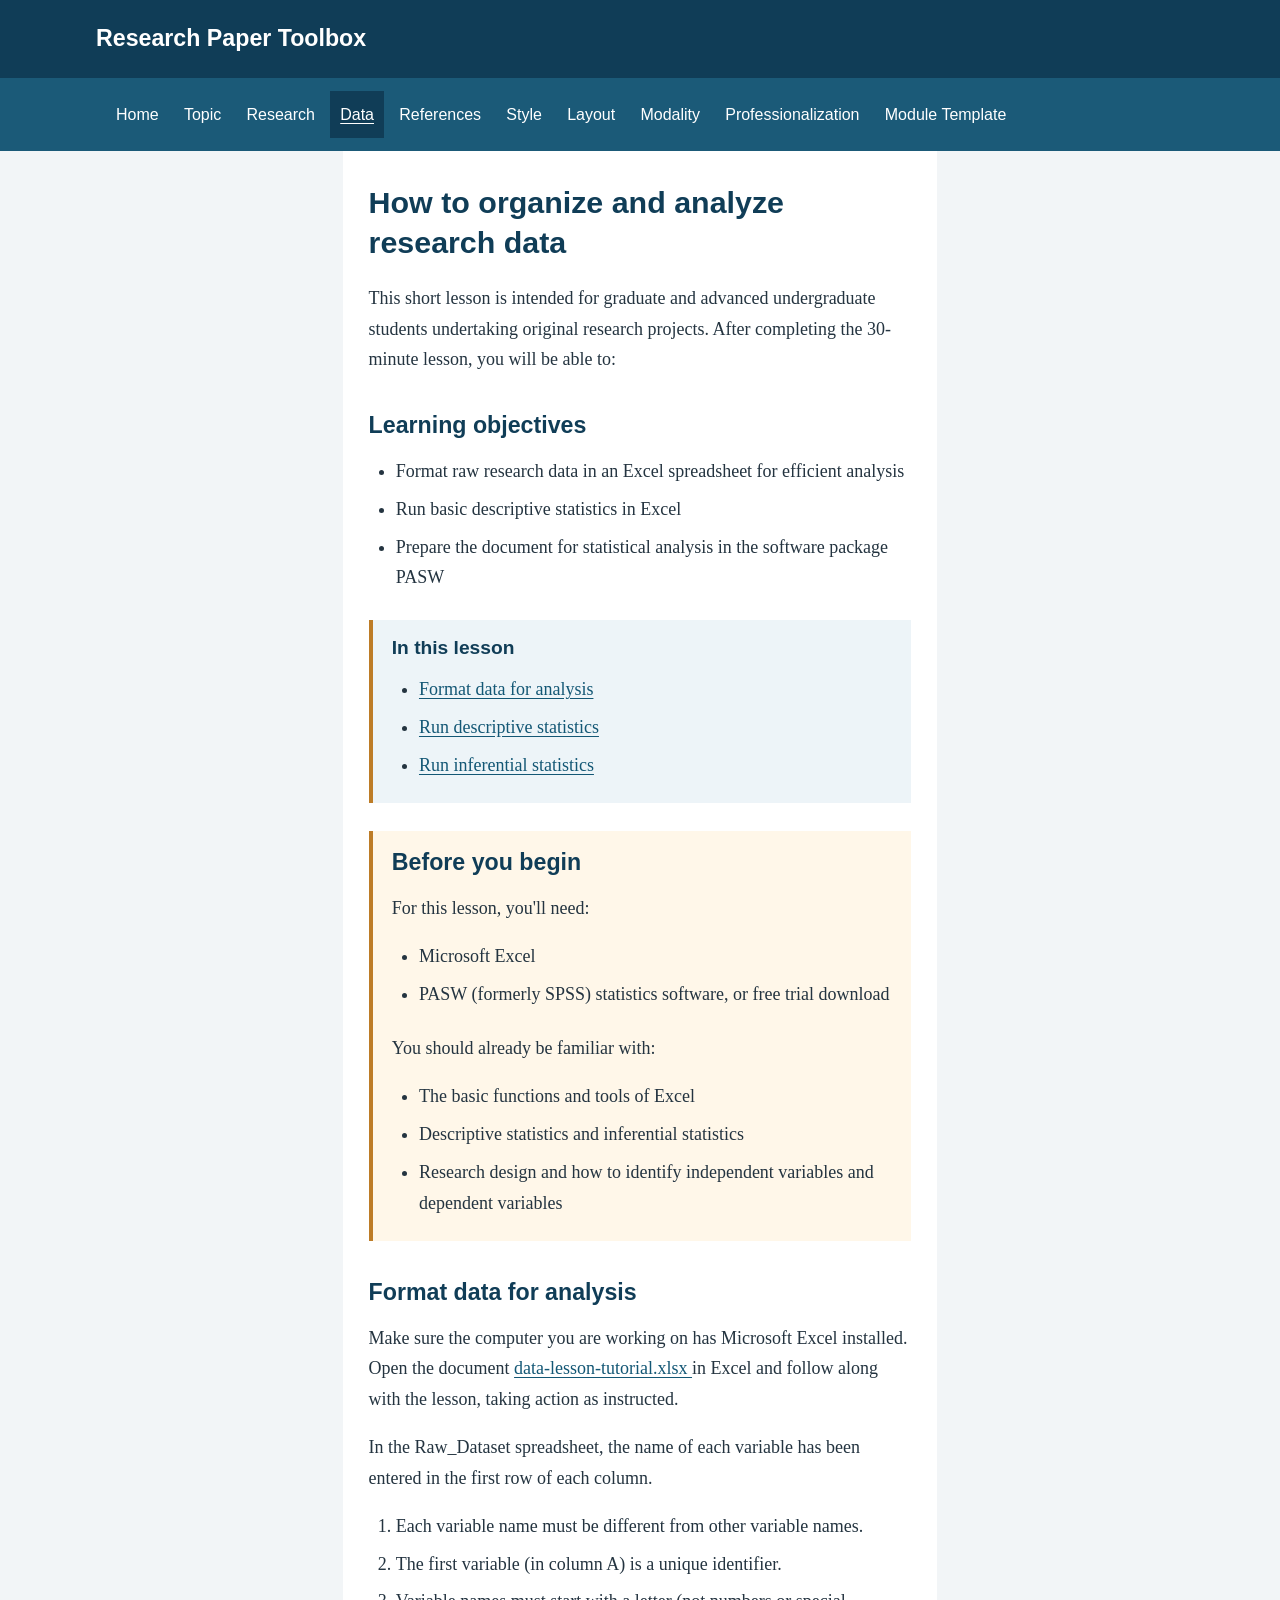
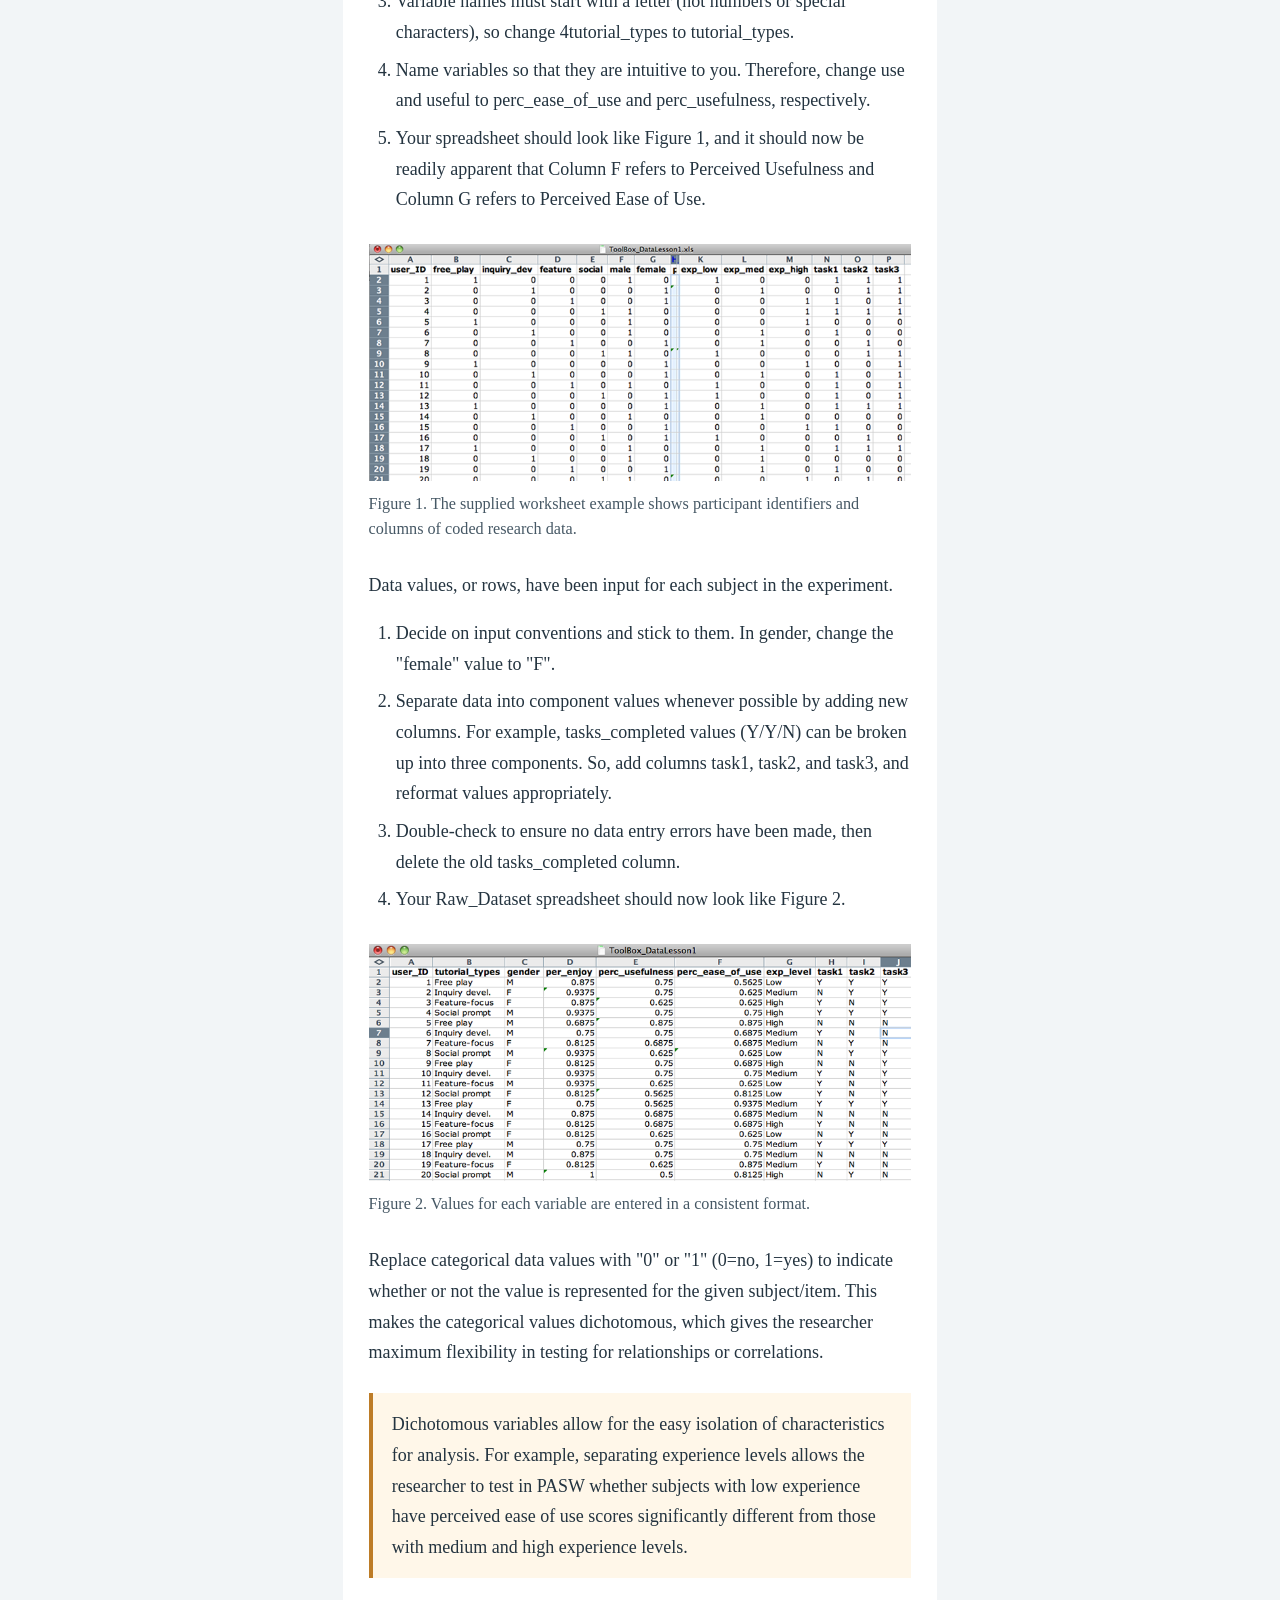
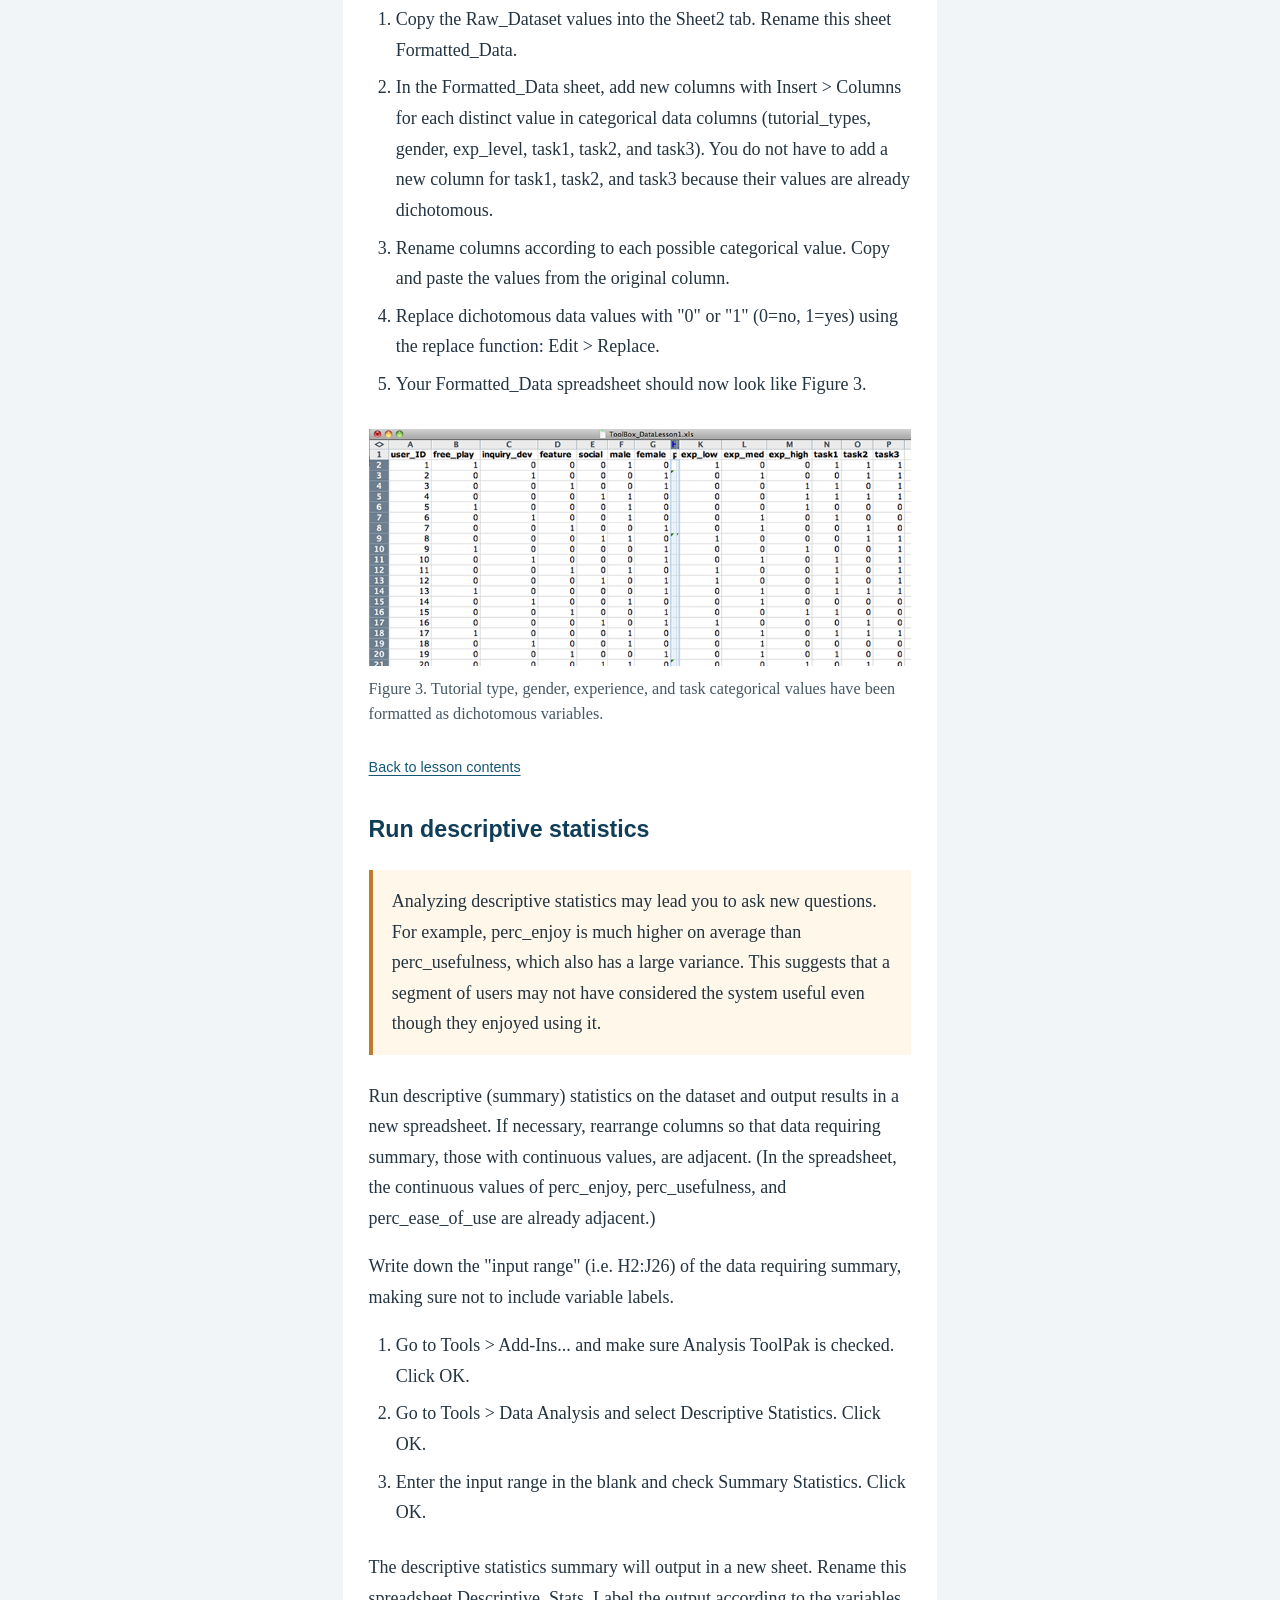
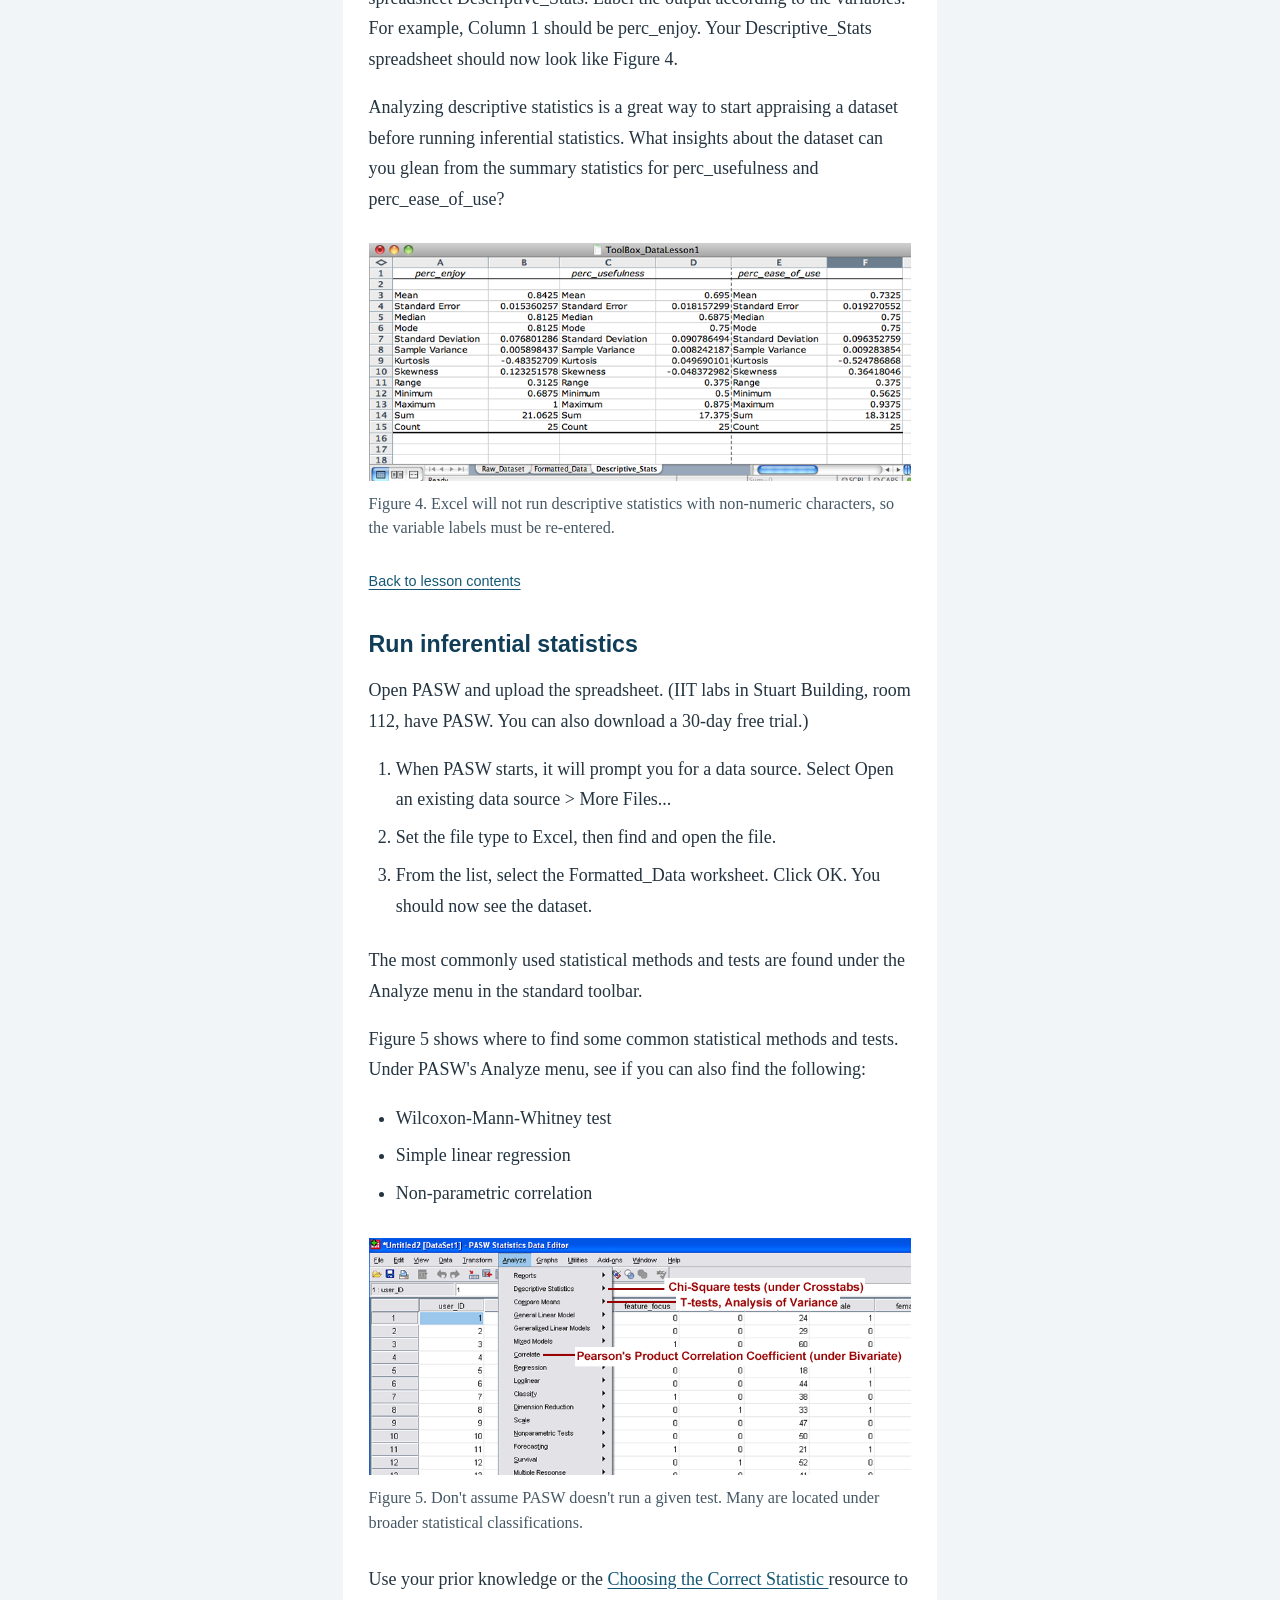
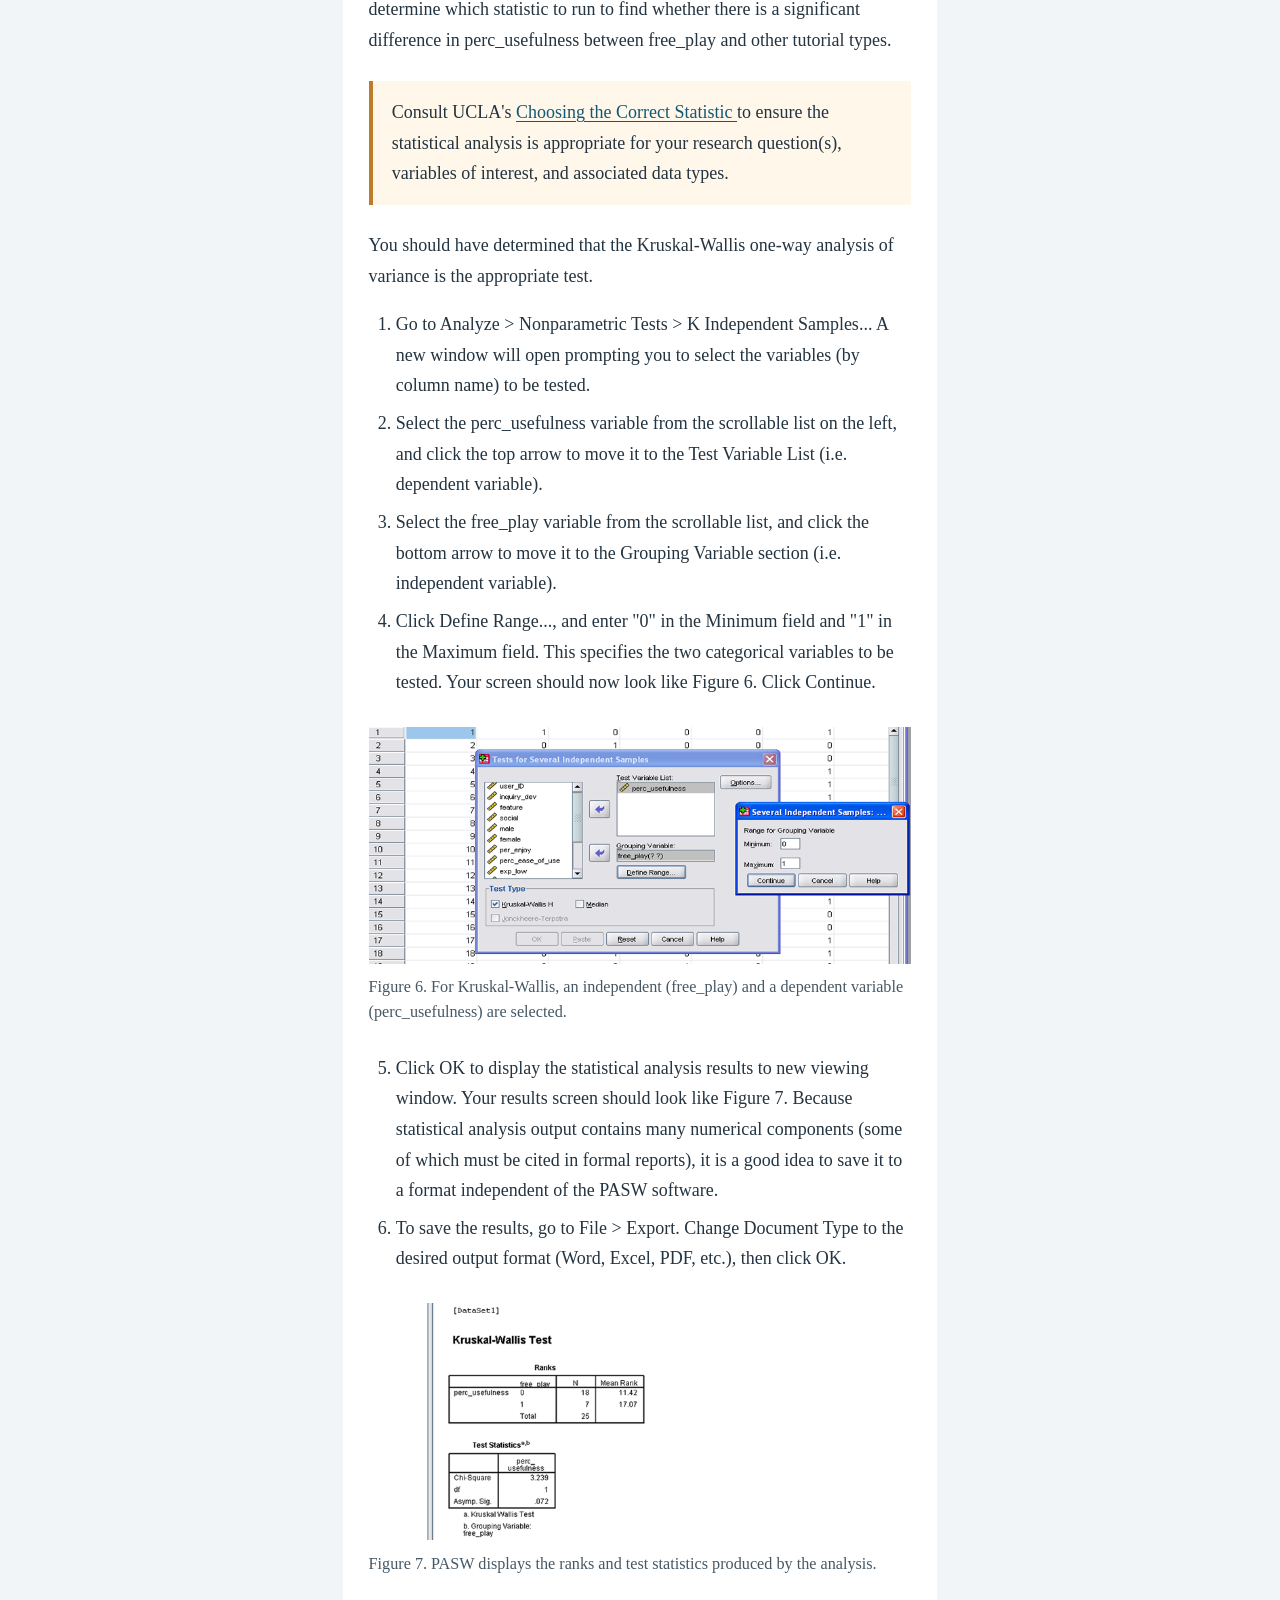
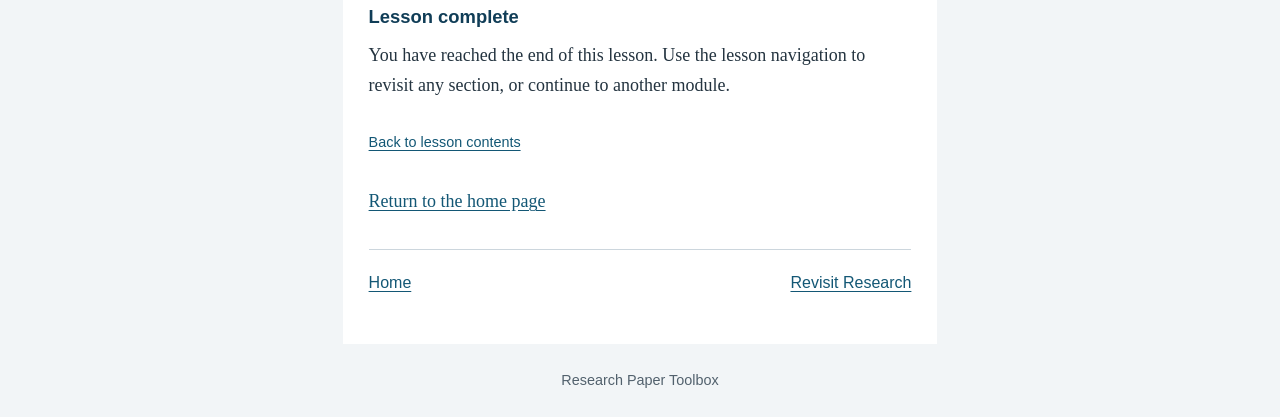
==== modules/data.html @ 36908924 "Add final Research Paper Toolbox website" ====
<!DOCTYPE html>
<html lang="en">
 <head>
  <meta charset="utf-8"/>
  <meta content="width=device-width, initial-scale=1" name="viewport"/>
  <title>
   How to organize and analyze research data | Research Paper Toolbox
  </title>
  <link href="../css/styles.css" rel="stylesheet"/>
  <meta content="Follow steps for organizing research data in Excel and preparing descriptive and inferential statistical analyses." name="description"/>
 </head>
 <body>
  <a class="skip-link" href="#main">
   Skip to main content
  </a>
  <header class="site-header">
   <p class="site-name">
    <a href="../index.html">
     Research Paper Toolbox
    </a>
   </p>
  </header>
  <nav aria-label="Main navigation" class="main-nav">
   <ul>
    <li>
     <a href="../index.html">
      Home
     </a>
    </li>
    <li>
     <a href="placeholder.html#topic">
      Topic
     </a>
    </li>
    <li>
     <a href="research.html">
      Research
     </a>
    </li>
    <li>
     <a aria-current="page" href="data.html">
      Data
     </a>
    </li>
    <li>
     <a href="placeholder.html#references">
      References
     </a>
    </li>
    <li>
     <a href="placeholder.html#style">
      Style
     </a>
    </li>
    <li>
     <a href="placeholder.html#layout">
      Layout
     </a>
    </li>
    <li>
     <a href="placeholder.html#modality">
      Modality
     </a>
    </li>
    <li>
     <a href="placeholder.html#professionalization">
      Professionalization
     </a>
    </li>
    <li>
     <a href="template.html">
      Module Template
     </a>
    </li>
   </ul>
  </nav>
  <main class="module-page" id="main" tabindex="-1">
   <h1>
    How to organize and analyze research data
   </h1>
   <p>
    This short lesson is intended for graduate and advanced undergraduate students undertaking original research projects. After completing the 30-minute lesson, you will be able to:
   </p>
   <h2>
    Learning objectives
   </h2>
   <ul>
    <li>
     Format raw research data in an Excel spreadsheet for efficient analysis
    </li>
    <li>
     Run basic descriptive statistics in Excel
    </li>
    <li>
     Prepare the document for statistical analysis in the software package PASW
    </li>
   </ul>
   <nav aria-label="In this lesson" class="module-contents" id="lesson-navigation">
    <h2>
     In this lesson
    </h2>
    <ul>
     <li>
      <a href="#format-data-for-analysis">
       Format data for analysis
      </a>
     </li>
     <li>
      <a href="#run-descriptive-statistics">
       Run descriptive statistics
      </a>
     </li>
     <li>
      <a href="#run-inferential-statistics">
       Run inferential statistics
      </a>
     </li>
    </ul>
   </nav>
   <aside class="sidebar">
    <h2>
     Before you begin
    </h2>
    <p>
     For this lesson, you'll need:
    </p>
    <ul>
     <li>
      Microsoft Excel
     </li>
     <li>
      PASW (formerly SPSS) statistics software, or free trial download
     </li>
    </ul>
    <p>
     You should already be familiar with:
    </p>
    <ul>
     <li>
      The basic functions and tools of Excel
     </li>
     <li>
      Descriptive statistics and inferential statistics
     </li>
     <li>
      Research design and how to identify independent variables and dependent variables
     </li>
    </ul>
   </aside>
   <section id="format-data-for-analysis">
    <h2>
     Format data for analysis
    </h2>
    <p>
     Make sure the computer you are working on has Microsoft Excel installed. Open the document
     <a href="../downloads/data-lesson-tutorial.xlsx">
      data-lesson-tutorial.xlsx
     </a>
     in Excel and follow along with the lesson, taking action as instructed.
    </p>
    <p>
     In the Raw_Dataset spreadsheet, the name of each variable has been entered in the first row of each column.
    </p>
    <ol>
     <li>
      Each variable name must be different from other variable names.
     </li>
     <li>
      The first variable (in column A) is a unique identifier.
     </li>
     <li>
      Variable names must start with a letter (not numbers or special characters), so change 4tutorial_types to tutorial_types.
     </li>
     <li>
      Name variables so that they are intuitive to you. Therefore, change use and useful to perc_ease_of_use and perc_usefulness, respectively.
     </li>
     <li>
      Your spreadsheet should look like Figure 1, and it should now be readily apparent that Column F refers to Perceived Usefulness and Column G refers to Perceived Ease of Use.
     </li>
    </ol>
    <figure>
     <img alt="Excel worksheet showing participant identifiers and separate zero-and-one columns for research variables." src="../images/datalesson_fig3.png"/>
     <figcaption>
      Figure 1. The supplied worksheet example shows participant identifiers and columns of coded research data.
     </figcaption>
    </figure>
    <p>
     Data values, or rows, have been input for each subject in the experiment.
    </p>
    <ol>
     <li>
      Decide on input conventions and stick to them. In gender, change the "female" value to "F".
     </li>
     <li>
      Separate data into component values whenever possible by adding new columns. For example, tasks_completed values (Y/Y/N) can be broken up into three components. So, add columns task1, task2, and task3, and reformat values appropriately.
     </li>
     <li>
      Double-check to ensure no data entry errors have been made, then delete the old tasks_completed column.
     </li>
     <li>
      Your Raw_Dataset spreadsheet should now look like Figure 2.
     </li>
    </ol>
    <figure>
     <img alt="Excel worksheet showing consistent values entered for each research subject." src="../images/datalesson_fig2.png"/>
     <figcaption>
      Figure 2.
      Values for each variable are entered in a consistent format.
     </figcaption>
    </figure>
    <p>
     Replace categorical data values with "0" or "1" (0=no, 1=yes) to indicate whether or not the value is represented for the given subject/item. This makes the categorical values dichotomous, which gives the researcher maximum flexibility in testing for relationships or correlations.
    </p>
    <aside class="sidebar">
     <p>
      Dichotomous variables allow for the easy isolation of characteristics for analysis. For example, separating experience levels allows the researcher to test in PASW whether subjects with low experience have perceived ease of use scores significantly different from those with medium and high experience levels.
     </p>
    </aside>
    <ol>
     <li>
      Copy the Raw_Dataset values into the Sheet2 tab. Rename this sheet Formatted_Data.
     </li>
     <li>
      In the Formatted_Data sheet, add new columns with Insert &gt; Columns for each distinct value in categorical data columns (tutorial_types, gender, exp_level, task1, task2, and task3). You do not have to add a new column for task1, task2, and task3 because their values are already dichotomous.
     </li>
     <li>
      Rename columns according to each possible categorical value. Copy and paste the values from the original column.
     </li>
     <li>
      Replace dichotomous data values with "0" or "1" (0=no, 1=yes) using the replace function: Edit &gt; Replace.
     </li>
     <li>
      Your Formatted_Data spreadsheet should now look like Figure 3.
     </li>
    </ol>
    <figure>
     <img alt="Excel worksheet with categorical research variables recoded into separate zero-and-one columns." src="../images/datalesson-formatted-data.png"/>
     <figcaption>
      Figure 3.
      Tutorial type, gender, experience, and task categorical values have been formatted as dichotomous variables.
     </figcaption>
    </figure>
    <p class="section-return">
     <a href="#lesson-navigation">
      Back to lesson contents
     </a>
    </p>
   </section>
   <section id="run-descriptive-statistics">
    <h2>
     Run descriptive statistics
    </h2>
    <aside class="sidebar">
     <p>
      Analyzing descriptive statistics may lead you to ask new questions. For example, perc_enjoy is much higher on average than perc_usefulness, which also has a large variance. This suggests that a segment of users may not have considered the system useful even though they enjoyed using it.
     </p>
    </aside>
    <p>
     Run descriptive (summary) statistics on the dataset and output results in a new spreadsheet. If necessary, rearrange columns so that data requiring summary, those with continuous values, are adjacent. (In the spreadsheet, the continuous values of perc_enjoy, perc_usefulness, and perc_ease_of_use are already adjacent.)
    </p>
    <p>
     Write down the "input range" (i.e. H2:J26) of the data requiring summary, making sure not to include variable labels.
    </p>
    <ol>
     <li>
      Go to Tools &gt; Add-Ins... and make sure Analysis ToolPak is checked. Click OK.
     </li>
     <li>
      Go to Tools &gt; Data Analysis and select Descriptive Statistics. Click OK.
     </li>
     <li>
      Enter the input range in the blank and check Summary Statistics. Click OK.
     </li>
    </ol>
    <p>
     The descriptive statistics summary will output in a new sheet. Rename this spreadsheet Descriptive_Stats. Label the output according to the variables. For example, Column 1 should be perc_enjoy. Your Descriptive_Stats spreadsheet should now look like Figure 4.
    </p>
    <p>
     Analyzing descriptive statistics is a great way to start appraising a dataset before running inferential statistics. What insights about the dataset can you glean from the summary statistics for perc_usefulness and perc_ease_of_use?
    </p>
    <figure>
     <img alt="Excel descriptive statistics output for the continuous research variables." src="../images/datalesson_fig4.png"/>
     <figcaption>
      Figure 4.
      Excel will not run descriptive statistics with non-numeric characters, so the variable labels must be re-entered.
     </figcaption>
    </figure>
    <p class="section-return">
     <a href="#lesson-navigation">
      Back to lesson contents
     </a>
    </p>
   </section>
   <section id="run-inferential-statistics">
    <h2>
     Run inferential statistics
    </h2>
    <p>
     Open PASW and upload the spreadsheet. (IIT labs in Stuart Building, room 112, have PASW. You can also download a 30-day free trial.)
    </p>
    <ol>
     <li>
      When PASW starts, it will prompt you for a data source. Select Open an existing data source &gt; More Files...
     </li>
     <li>
      Set the file type to Excel, then find and open the file.
     </li>
     <li>
      From the list, select the Formatted_Data worksheet. Click OK. You should now see the dataset.
     </li>
    </ol>
    <p>
     The most commonly used statistical methods and tests are found under the Analyze menu in the standard toolbar.
    </p>
    <p>
     Figure 5 shows where to find some common statistical methods and tests. Under PASW's Analyze menu, see if you can also find the following:
    </p>
    <ul>
     <li>
      Wilcoxon-Mann-Whitney test
     </li>
     <li>
      Simple linear regression
     </li>
     <li>
      Non-parametric correlation
     </li>
    </ul>
    <figure>
     <img alt="PASW Analyze menu showing groups of statistical methods and tests." src="../images/datalesson_fig5.png"/>
     <figcaption>
      Figure 5.
      Don't assume PASW doesn't run a given test. Many are located under broader statistical classifications.
     </figcaption>
    </figure>
    <p>
     Use your prior knowledge or the
     <a href="https://stats.oarc.ucla.edu/other/mult-pkg/whatstat/">
      Choosing the Correct Statistic
     </a>
     resource to determine which statistic to run to find whether there is a significant difference in perc_usefulness between free_play and other tutorial types.
    </p>
    <aside class="sidebar">
     <p>
      Consult UCLA's
      <a href="https://stats.oarc.ucla.edu/other/mult-pkg/whatstat/">
       Choosing the Correct Statistic
      </a>
      to ensure the statistical analysis is appropriate for your research question(s), variables of interest, and associated data types.
     </p>
    </aside>
    <p>
     You should have determined that the Kruskal-Wallis one-way analysis of variance is the appropriate test.
    </p>
    <ol>
     <li>
      Go to Analyze &gt; Nonparametric Tests &gt; K Independent Samples... A new window will open prompting you to select the variables (by column name) to be tested.
     </li>
     <li>
      Select the perc_usefulness variable from the scrollable list on the left, and click the top arrow to move it to the Test Variable List (i.e. dependent variable).
     </li>
     <li>
      Select the free_play variable from the scrollable list, and click the bottom arrow to move it to the Grouping Variable section (i.e. independent variable).
     </li>
     <li>
      Click Define Range..., and enter "0" in the Minimum field and "1" in the Maximum field. This specifies the two categorical variables to be tested. Your screen should now look like Figure 6. Click Continue.
     </li>
    </ol>
    <figure>
     <img alt="PASW dialog with perc_usefulness as the test variable and free_play as the grouping variable." src="../images/datalesson_fig6.png"/>
     <figcaption>
      Figure 6.
      For Kruskal-Wallis, an independent (free_play) and a dependent variable (perc_usefulness) are selected.
     </figcaption>
    </figure>
    <ol start="5">
     <li>
      Click OK to display the statistical analysis results to new viewing window. Your results screen should look like Figure 7. Because statistical analysis output contains many numerical components (some of which must be cited in formal reports), it is a good idea to save it to a format independent of the PASW software.
     </li>
     <li>
      To save the results, go to File &gt; Export. Change Document Type to the desired output format (Word, Excel, PDF, etc.), then click OK.
     </li>
    </ol>
    <figure>
     <img alt="PASW output window displaying the results of a statistical test." src="../images/datalesson_fig7.png"/>
     <figcaption>
      Figure 7. PASW displays the ranks and test statistics produced by the analysis.
     </figcaption>
    </figure>
    <h3>
     Lesson complete
    </h3>
    <p>
     You have reached the end of this lesson. Use the lesson navigation to revisit any section, or continue to another module.
    </p>
    <p class="section-return">
     <a href="#lesson-navigation">
      Back to lesson contents
     </a>
    </p>
   </section>
   <p class="return-link">
    <a href="../index.html">
     Return to the home page
    </a>
   </p>
   <nav aria-label="Continue learning" class="module-pagination">
    <a href="../index.html">
     Home
    </a>
    <a href="research.html">
     Revisit Research
    </a>
   </nav>
  </main>
  <footer>
   <p>
    Research Paper Toolbox
   </p>
  </footer>
 </body>
</html>
---- css/styles.css ----
/* Shared presentation for every page. Reading width is separate from the site navigation. */
* { box-sizing: border-box; }
html { scroll-padding-top: 1rem; }
body {
  margin: 0;
  color: #243440;
  background: #f2f5f7;
  font-family: Georgia, "Times New Roman", serif;
  font-size: 1.125rem;
  line-height: 1.7;
}
a { color: #135775; text-underline-offset: .18em; }
a:hover { color: #092e42; }
a:focus-visible { outline: 3px solid #a65f12; outline-offset: 4px; }
.skip-link {
  position: absolute;
  left: -10000px;
  top: .5rem;
  padding: .6rem 1rem;
  background: white;
  z-index: 10;
}
.skip-link:focus { left: .5rem; }
.site-header, .main-nav, h1, h2, h3, footer, .module-pagination, .section-return {
  font-family: Arial, Helvetica, sans-serif;
}
.site-header { padding: 1.2rem; background: #103d57; color: white; }
.site-name { max-width: 68rem; margin: 0 auto; font-size: 1.45rem; font-weight: bold; }
.site-name a { color: white; text-decoration: none; }
.main-nav { background: #1b5a78; font-size: 1rem; }
.main-nav ul {
  max-width: 68rem;
  margin: 0 auto;
  padding: .4rem .6rem;
  list-style: none;
}
.main-nav li { display: inline-block; }
.main-nav a { display: inline-block; padding: .6rem .65rem; color: white; text-decoration: none; }
.main-nav a:hover, .main-nav a[aria-current="page"] { background: #103d57; }
.main-nav a[aria-current="page"] { text-decoration: underline; }
.main-nav a:focus-visible, .site-name a:focus-visible { outline-color: #ffcc77; }
main { max-width: 66ch; margin: 0 auto; padding: 2rem 1.6rem 3rem; background: white; }
main:focus { outline: none; }
h1, h2, h3 { line-height: 1.3; color: #103d57; overflow-wrap: break-word; }
h1 { font-size: 1.9rem; margin: 0 0 1.3rem; }
h2 { font-size: 1.45rem; margin: 2.2rem 0 1rem; }
h3 { font-size: 1.15rem; margin: 1.6rem 0 .7rem; }
p { margin: 0 0 1.1rem; }
ul, ol { padding-left: 1.7rem; margin: .8rem 0 1.5rem; }
li { margin: .45rem 0; }
li > ul { margin: .3rem 0 .8rem; }
dt { font-weight: bold; margin-top: 1rem; }
dd { margin: .3rem 0 1rem 1.2rem; }
.content-areas > li { margin: .9rem 0; }
.module-list li { margin: .75rem 0; }
.status { font-size: .9em; color: #52616d; }
.module-contents { margin: 1.7rem 0; padding: 1rem 1.2rem; border-left: 4px solid #bd7c27; background: #edf4f8; }
.module-contents h2 { font-size: 1.2rem; margin: 0 0 .5rem; }
.module-contents ul { margin-bottom: 0; }
.sidebar { margin: 1.6rem 0; padding: 1rem 1.2rem; border-left: 4px solid #bd7c27; background: #fff7e9; }
.sidebar h2, .sidebar h3 { margin-top: 0; }
.sidebar p:last-child, .sidebar ul:last-child { margin-bottom: 0; }
.key-rule { padding: 1rem; border-left: 4px solid #1b5a78; background: #edf4f8; }
figure { margin: 1.8rem 0; }
figure img { display: block; max-width: 100%; height: auto; }
figcaption { margin-top: .7rem; color: #465865; font-size: .9em; line-height: 1.5; }
.section-return { font-size: .9rem; margin-top: 1.8rem; }
.return-link { margin-top: 2rem; }
.module-pagination { display: flex; flex-wrap: wrap; justify-content: space-between; gap: 1rem; margin-top: 2rem; padding-top: 1.2rem; border-top: 1px solid #ccd6dd; font-size: 1rem; }
footer { padding: 1.5rem 1rem; text-align: center; font-size: .9rem; color: #52616d; }
footer p { margin: 0; }
@media (max-width: 40rem) {
  body { font-size: 1.05rem; }
  main { padding: 1.5rem 1rem 2rem; }
  h1 { font-size: 1.65rem; }
  .main-nav a { padding: .55rem; }
}
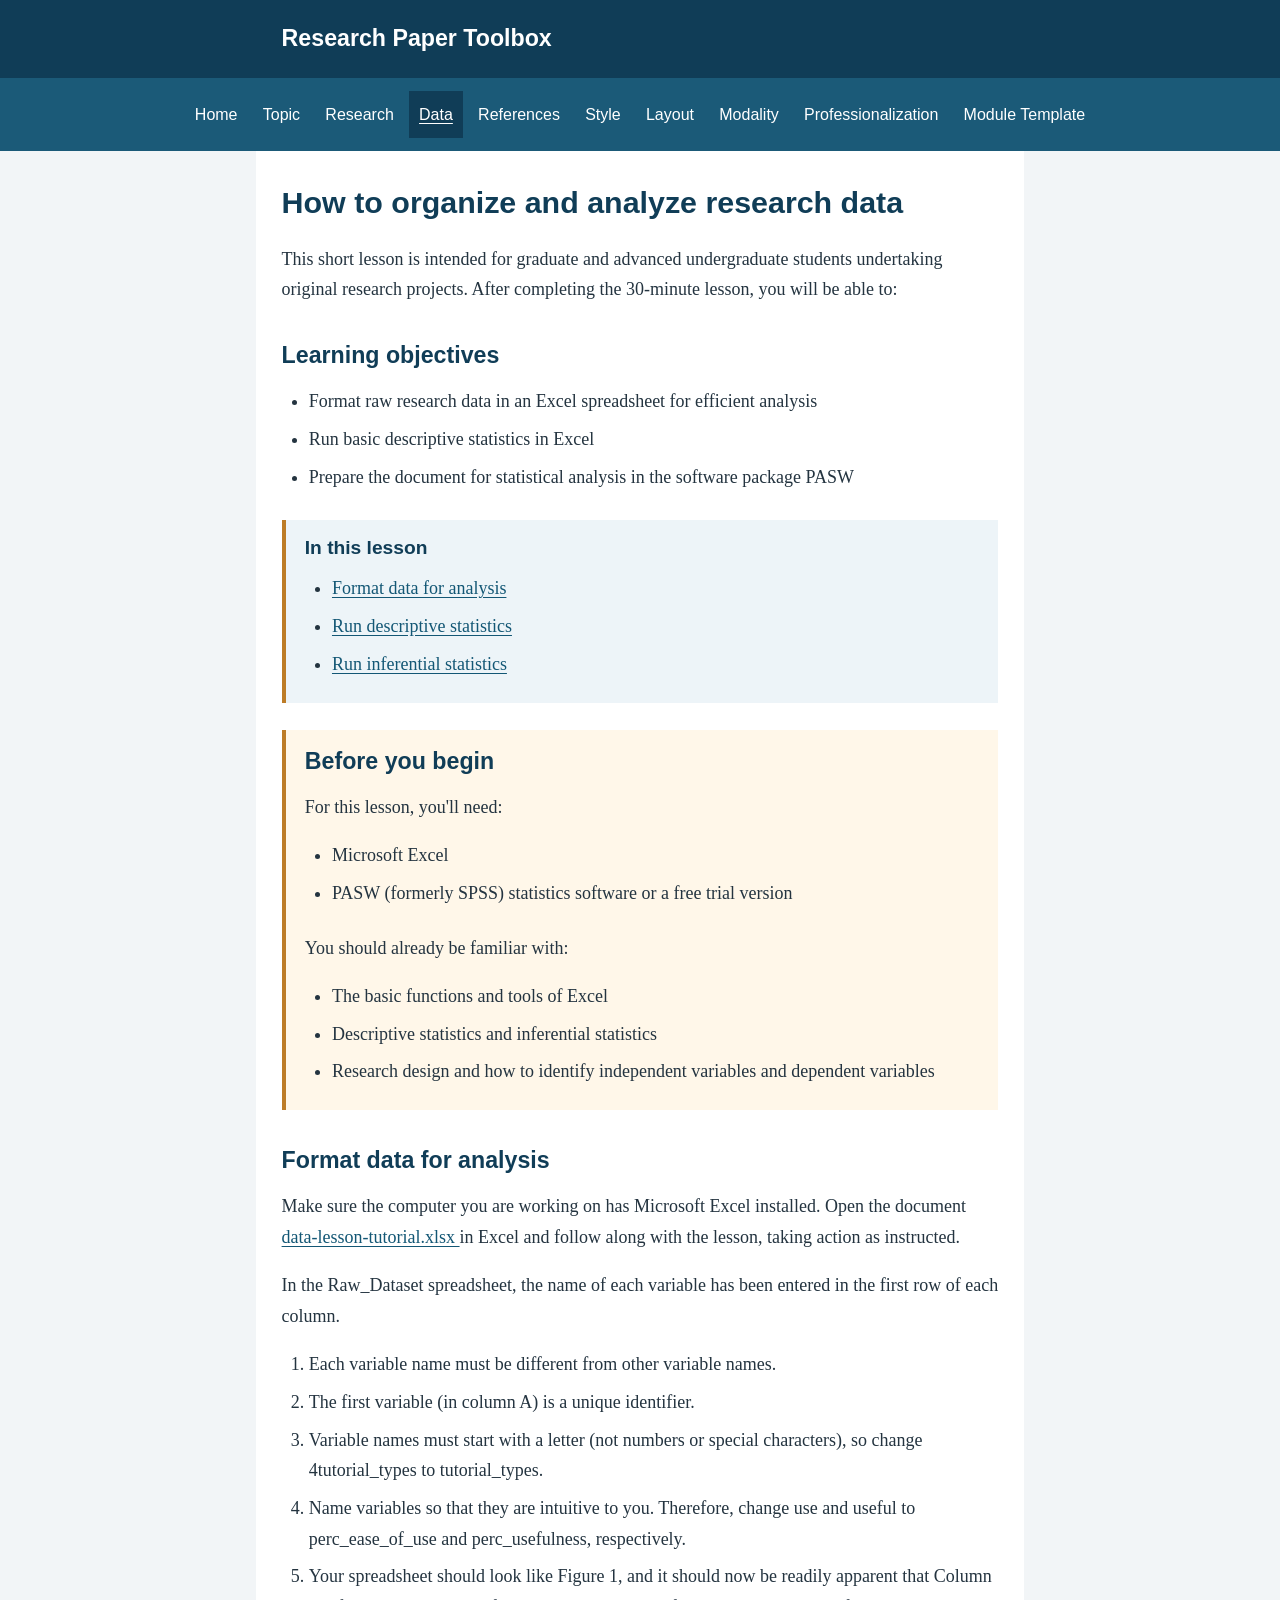
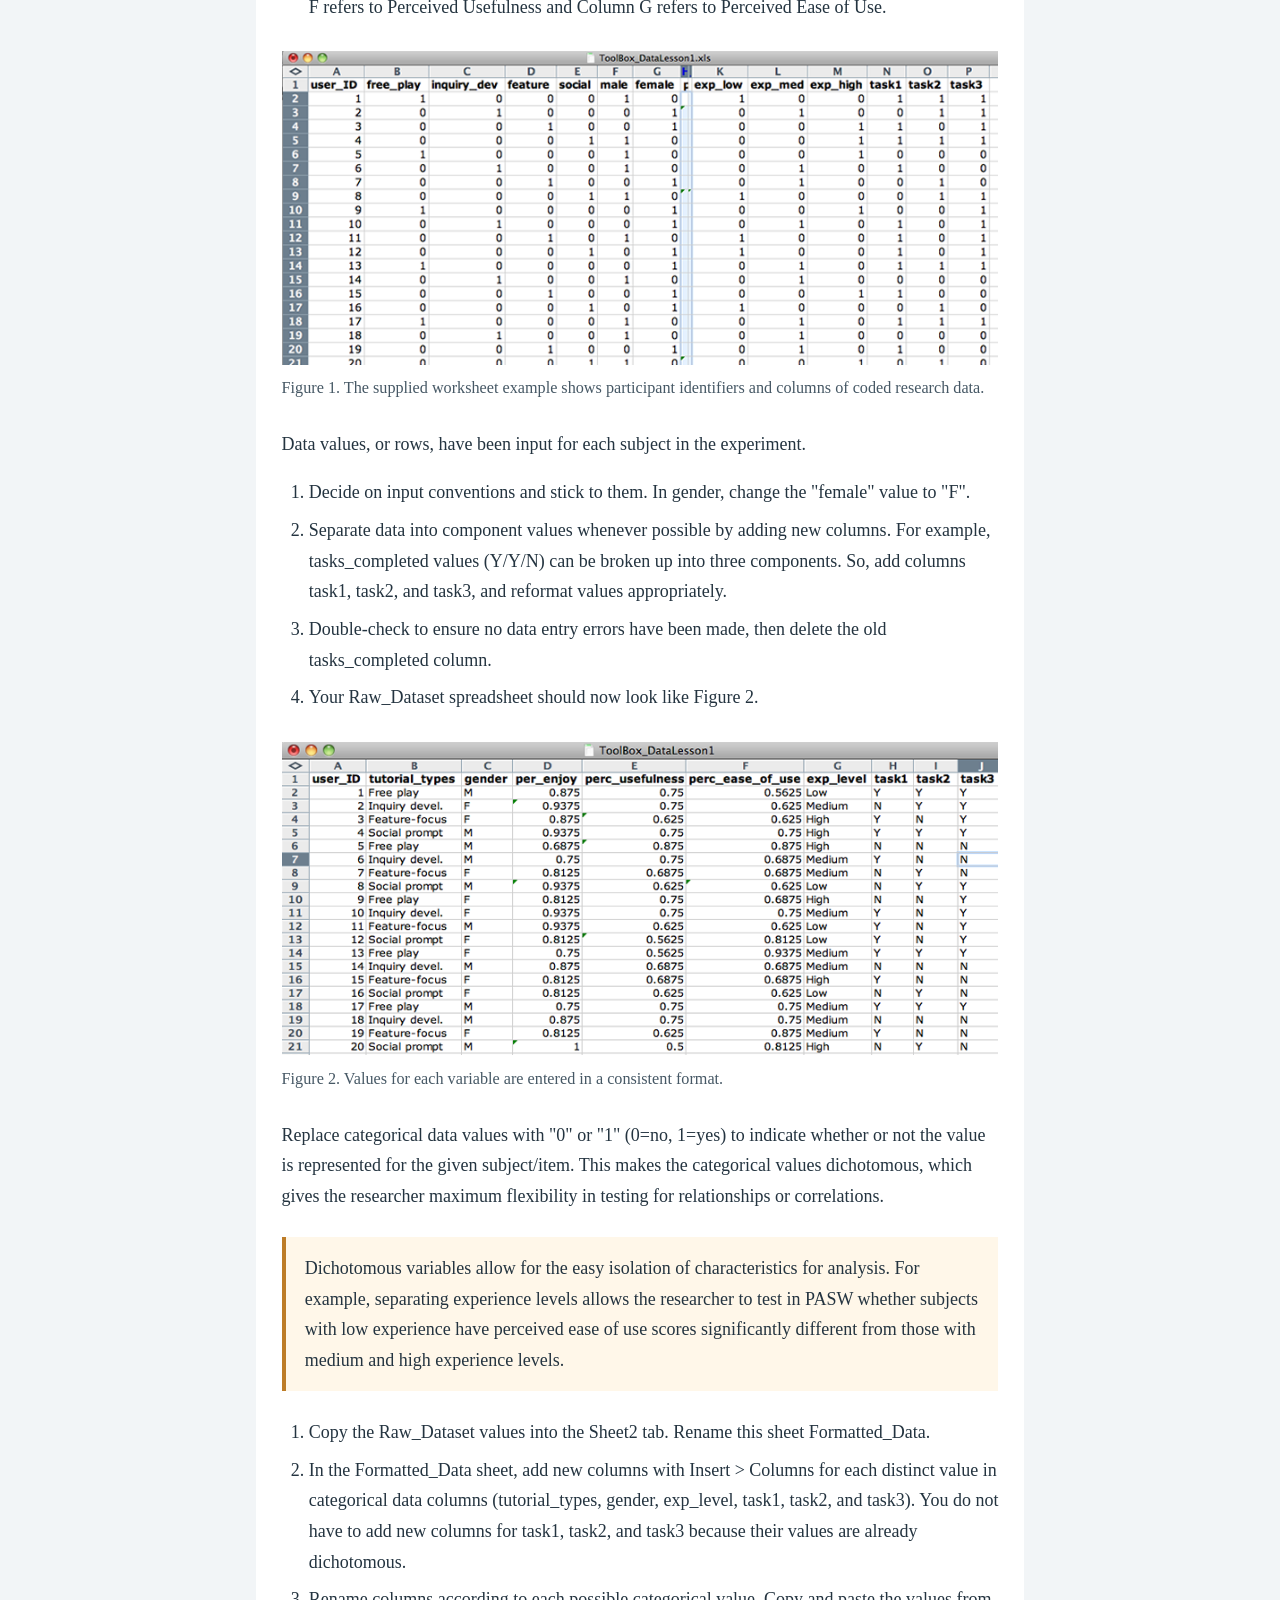
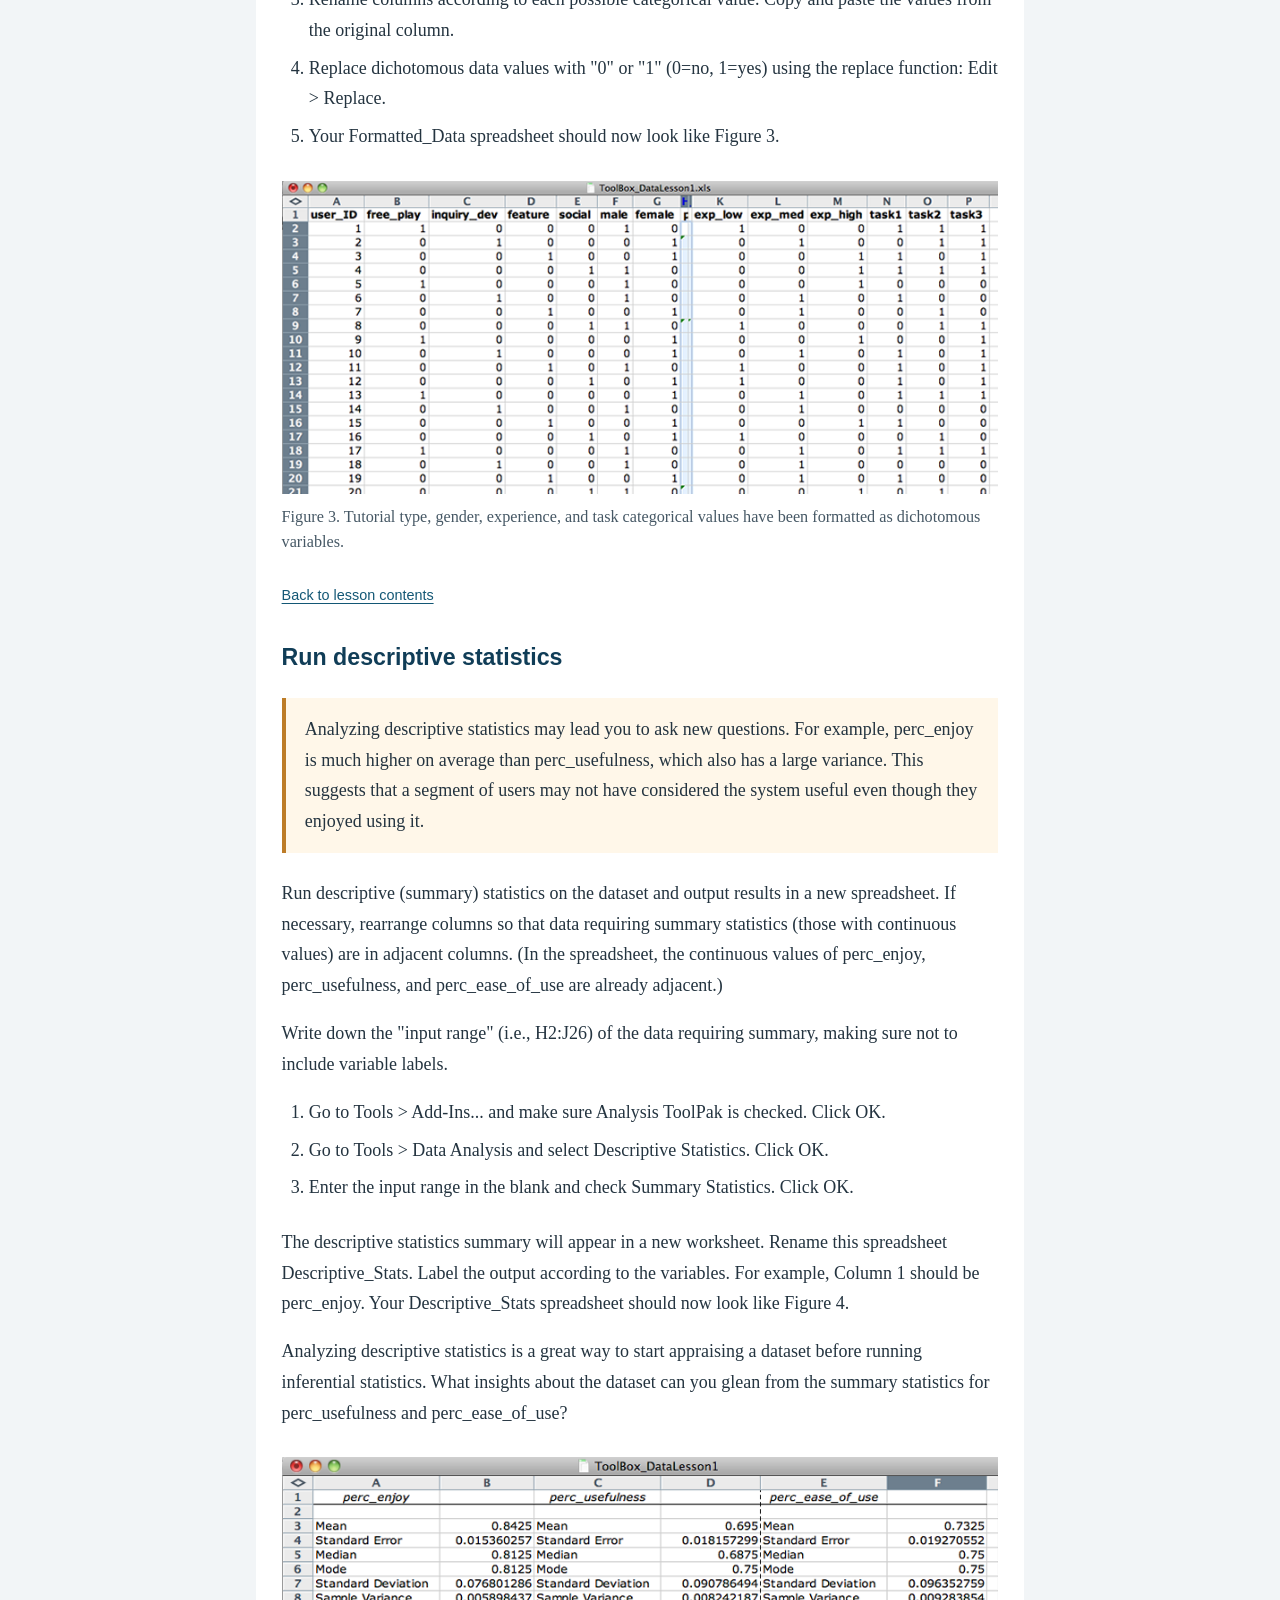
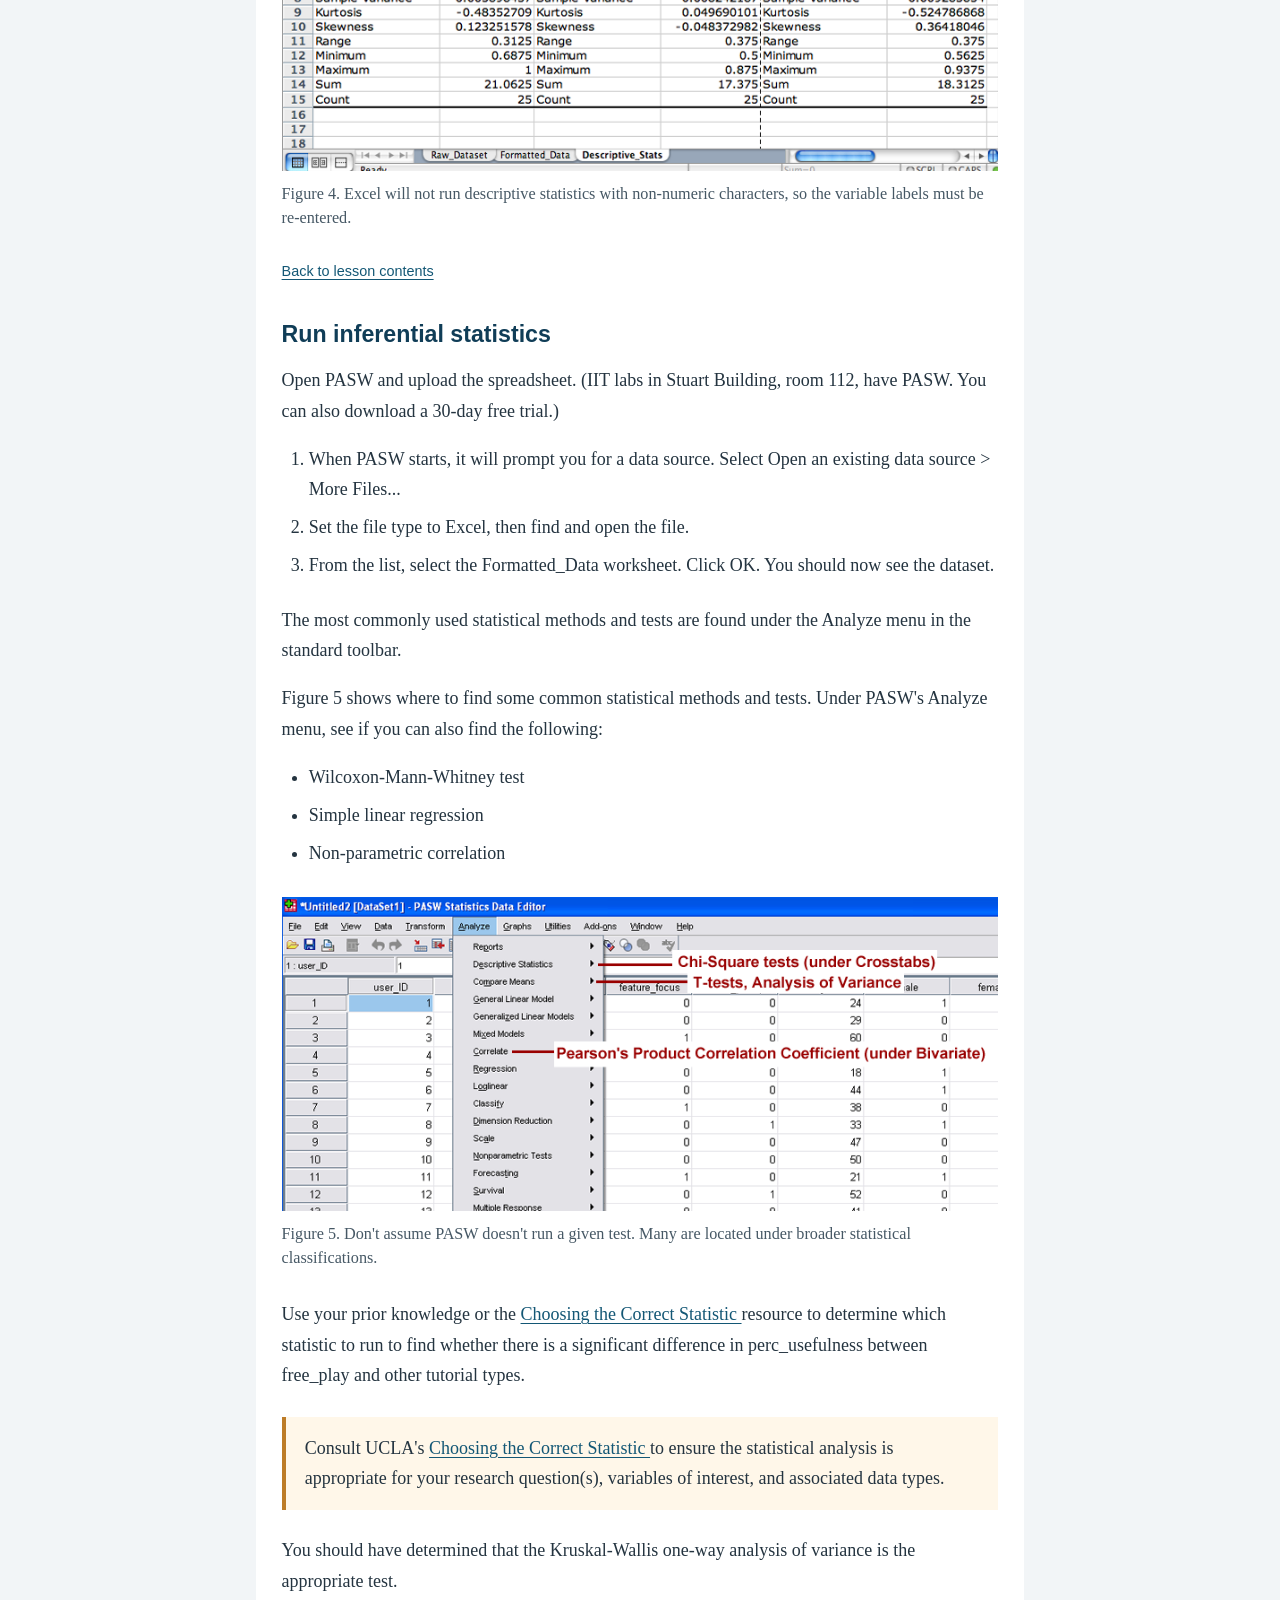
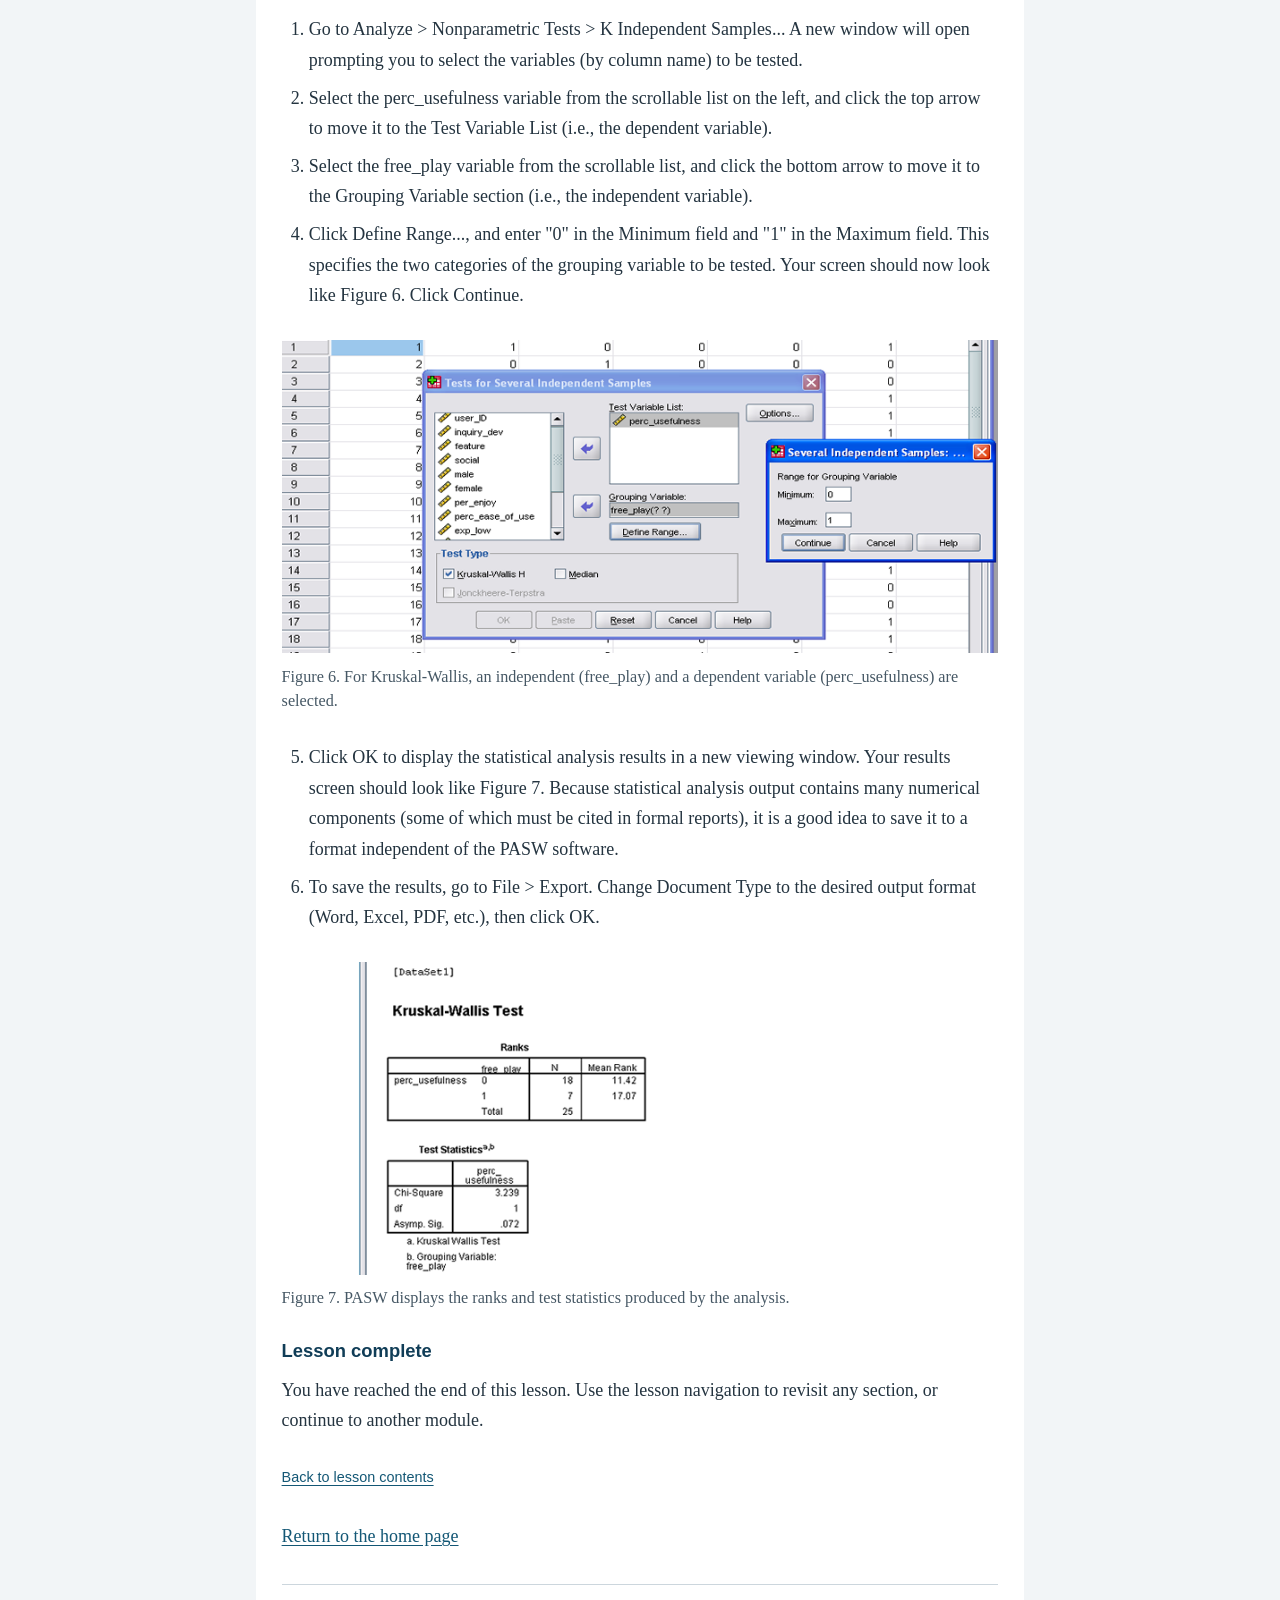
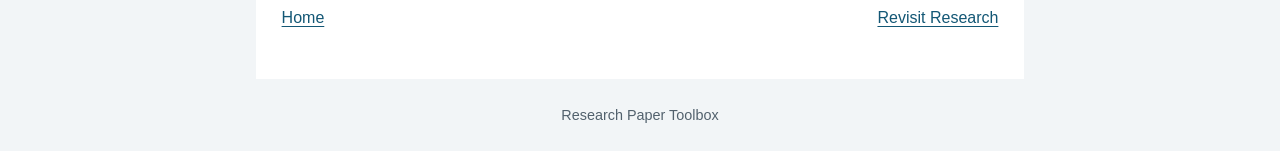
==== commit 743b3476: "Finalize lessons, template, and styling" ====
--- a/modules/data.html
+++ b/modules/data.html
@@ -129,7 +129,7 @@
       Microsoft Excel
      </li>
      <li>
-      PASW (formerly SPSS) statistics software, or free trial download
+      PASW (formerly SPSS) statistics software or a free trial version
      </li>
     </ul>
     <p>
@@ -221,7 +221,7 @@
       Copy the Raw_Dataset values into the Sheet2 tab. Rename this sheet Formatted_Data.
      </li>
      <li>
-      In the Formatted_Data sheet, add new columns with Insert &gt; Columns for each distinct value in categorical data columns (tutorial_types, gender, exp_level, task1, task2, and task3). You do not have to add a new column for task1, task2, and task3 because their values are already dichotomous.
+      In the Formatted_Data sheet, add new columns with Insert &gt; Columns for each distinct value in categorical data columns (tutorial_types, gender, exp_level, task1, task2, and task3). You do not have to add new columns for task1, task2, and task3 because their values are already dichotomous.
      </li>
      <li>
       Rename columns according to each possible categorical value. Copy and paste the values from the original column.
@@ -256,10 +256,10 @@
      </p>
     </aside>
     <p>
-     Run descriptive (summary) statistics on the dataset and output results in a new spreadsheet. If necessary, rearrange columns so that data requiring summary, those with continuous values, are adjacent. (In the spreadsheet, the continuous values of perc_enjoy, perc_usefulness, and perc_ease_of_use are already adjacent.)
-    </p>
-    <p>
-     Write down the "input range" (i.e. H2:J26) of the data requiring summary, making sure not to include variable labels.
+     Run descriptive (summary) statistics on the dataset and output results in a new spreadsheet. If necessary, rearrange columns so that data requiring summary statistics (those with continuous values) are in adjacent columns. (In the spreadsheet, the continuous values of perc_enjoy, perc_usefulness, and perc_ease_of_use are already adjacent.)
+    </p>
+    <p>
+     Write down the "input range" (i.e., H2:J26) of the data requiring summary, making sure not to include variable labels.
     </p>
     <ol>
      <li>
@@ -273,7 +273,7 @@
      </li>
     </ol>
     <p>
-     The descriptive statistics summary will output in a new sheet. Rename this spreadsheet Descriptive_Stats. Label the output according to the variables. For example, Column 1 should be perc_enjoy. Your Descriptive_Stats spreadsheet should now look like Figure 4.
+     The descriptive statistics summary will appear in a new worksheet. Rename this spreadsheet Descriptive_Stats. Label the output according to the variables. For example, Column 1 should be perc_enjoy. Your Descriptive_Stats spreadsheet should now look like Figure 4.
     </p>
     <p>
      Analyzing descriptive statistics is a great way to start appraising a dataset before running inferential statistics. What insights about the dataset can you glean from the summary statistics for perc_usefulness and perc_ease_of_use?
@@ -357,13 +357,13 @@
       Go to Analyze &gt; Nonparametric Tests &gt; K Independent Samples... A new window will open prompting you to select the variables (by column name) to be tested.
      </li>
      <li>
-      Select the perc_usefulness variable from the scrollable list on the left, and click the top arrow to move it to the Test Variable List (i.e. dependent variable).
-     </li>
-     <li>
-      Select the free_play variable from the scrollable list, and click the bottom arrow to move it to the Grouping Variable section (i.e. independent variable).
-     </li>
-     <li>
-      Click Define Range..., and enter "0" in the Minimum field and "1" in the Maximum field. This specifies the two categorical variables to be tested. Your screen should now look like Figure 6. Click Continue.
+      Select the perc_usefulness variable from the scrollable list on the left, and click the top arrow to move it to the Test Variable List (i.e., the dependent variable).
+     </li>
+     <li>
+      Select the free_play variable from the scrollable list, and click the bottom arrow to move it to the Grouping Variable section (i.e., the independent variable).
+     </li>
+     <li>
+      Click Define Range..., and enter "0" in the Minimum field and "1" in the Maximum field. This specifies the two categories of the grouping variable to be tested. Your screen should now look like Figure 6. Click Continue.
      </li>
     </ol>
     <figure>
@@ -375,7 +375,7 @@
     </figure>
     <ol start="5">
      <li>
-      Click OK to display the statistical analysis results to new viewing window. Your results screen should look like Figure 7. Because statistical analysis output contains many numerical components (some of which must be cited in formal reports), it is a good idea to save it to a format independent of the PASW software.
+      Click OK to display the statistical analysis results in a new viewing window. Your results screen should look like Figure 7. Because statistical analysis output contains many numerical components (some of which must be cited in formal reports), it is a good idea to save it to a format independent of the PASW software.
      </li>
      <li>
       To save the results, go to File &gt; Export. Change Document Type to the desired output format (Word, Excel, PDF, etc.), then click OK.
--- a/css/styles.css
+++ b/css/styles.css
@@ -1,4 +1,4 @@
-/* Shared presentation for every page. Reading width is separate from the site navigation. */
+/* Shared presentation: centered site navigation above a narrow reading area. */
 * { box-sizing: border-box; }
 html { scroll-padding-top: 1rem; }
 body {
@@ -24,22 +24,24 @@
 .site-header, .main-nav, h1, h2, h3, footer, .module-pagination, .section-return {
   font-family: Arial, Helvetica, sans-serif;
 }
-.site-header { padding: 1.2rem; background: #103d57; color: white; }
-.site-name { max-width: 68rem; margin: 0 auto; font-size: 1.45rem; font-weight: bold; }
+.site-name, main { width: 100%; max-width: 48rem; margin: 0 auto; }
+.site-header { padding: 1.2rem 0; background: #103d57; color: white; }
+.site-name { padding: 0 1.6rem; text-align: left; font-size: 1.45rem; font-weight: bold; }
 .site-name a { color: white; text-decoration: none; }
 .main-nav { background: #1b5a78; font-size: 1rem; }
 .main-nav ul {
-  max-width: 68rem;
+  max-width: 76rem;
   margin: 0 auto;
   padding: .4rem .6rem;
   list-style: none;
+  text-align: center;
 }
 .main-nav li { display: inline-block; }
 .main-nav a { display: inline-block; padding: .6rem .65rem; color: white; text-decoration: none; }
 .main-nav a:hover, .main-nav a[aria-current="page"] { background: #103d57; }
 .main-nav a[aria-current="page"] { text-decoration: underline; }
 .main-nav a:focus-visible, .site-name a:focus-visible { outline-color: #ffcc77; }
-main { max-width: 66ch; margin: 0 auto; padding: 2rem 1.6rem 3rem; background: white; }
+main { padding: 2rem 1.6rem 3rem; background: white; }
 main:focus { outline: none; }
 h1, h2, h3 { line-height: 1.3; color: #103d57; overflow-wrap: break-word; }
 h1 { font-size: 1.9rem; margin: 0 0 1.3rem; }
@@ -72,6 +74,8 @@
 @media (max-width: 40rem) {
   body { font-size: 1.05rem; }
   main { padding: 1.5rem 1rem 2rem; }
+  .site-name { padding: 0 1rem; }
+  .main-nav ul { padding-right: .45rem; padding-left: .45rem; }
   h1 { font-size: 1.65rem; }
   .main-nav a { padding: .55rem; }
 }
